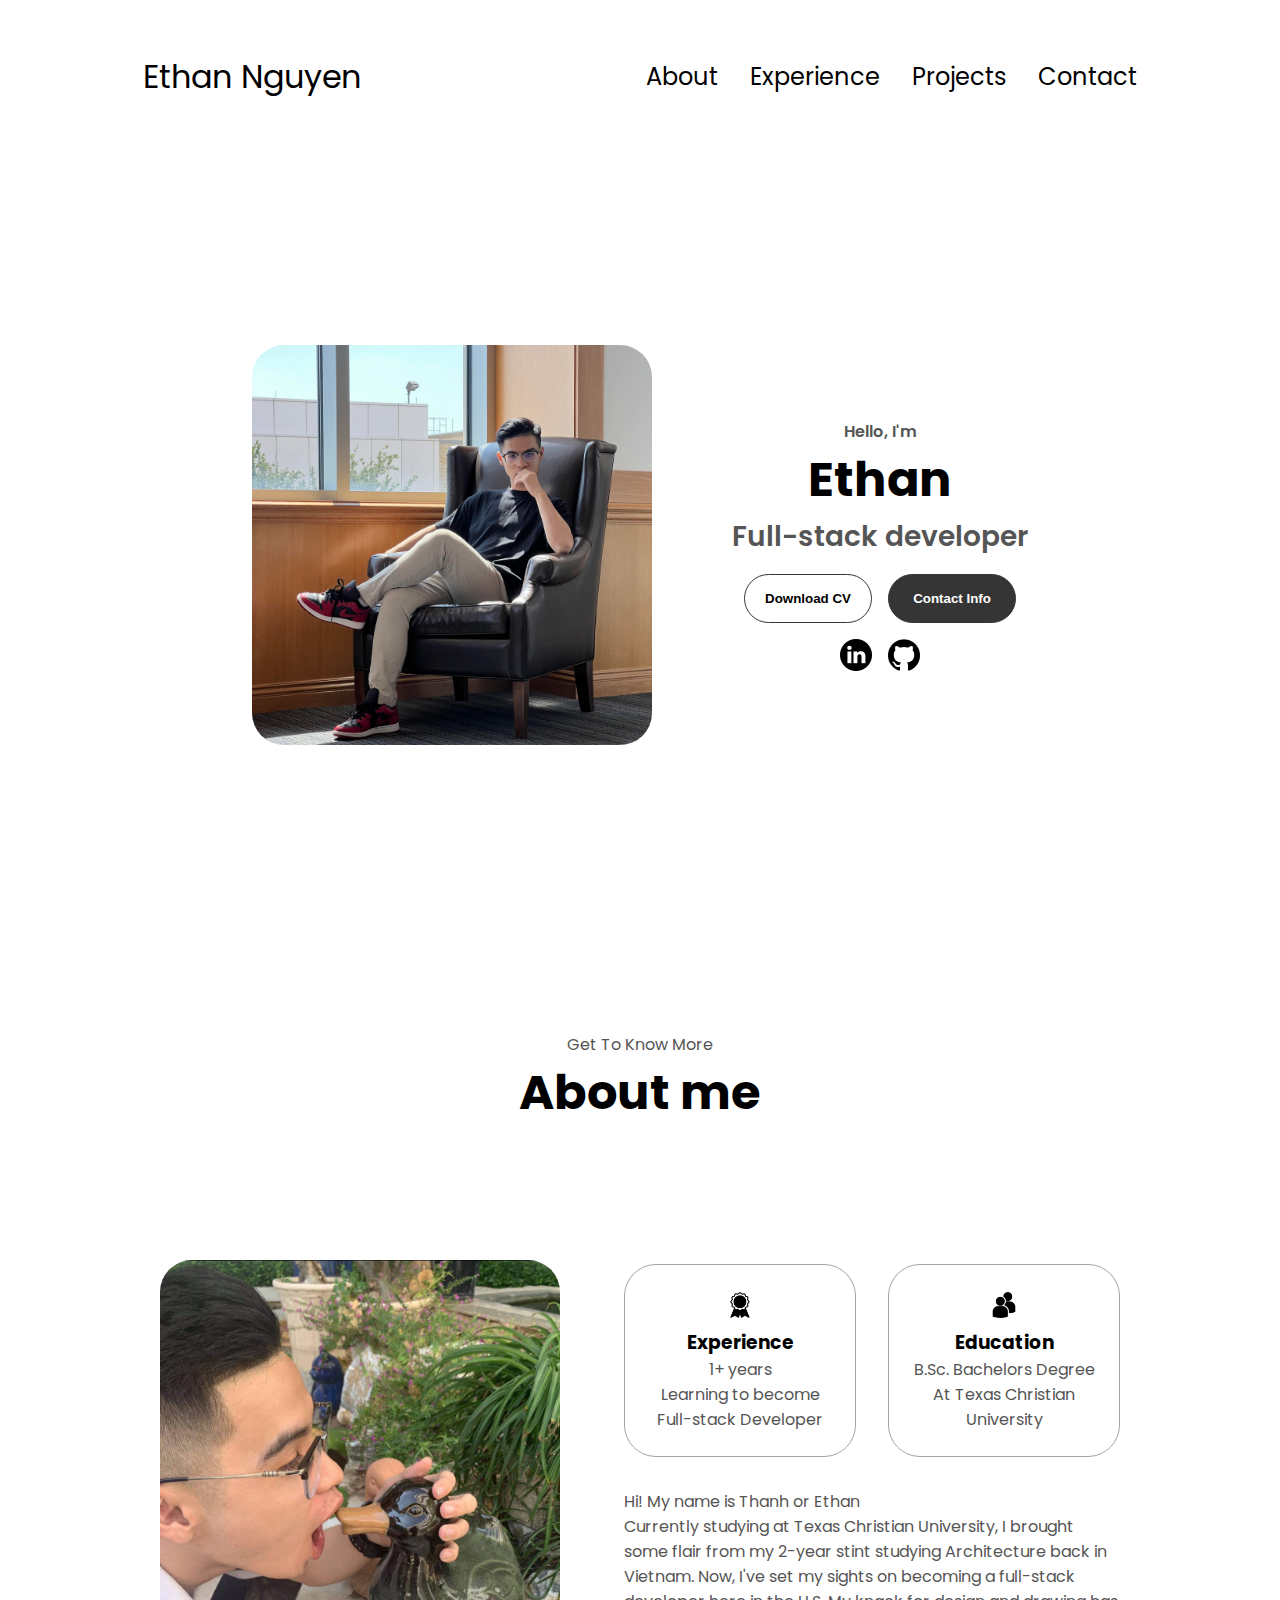
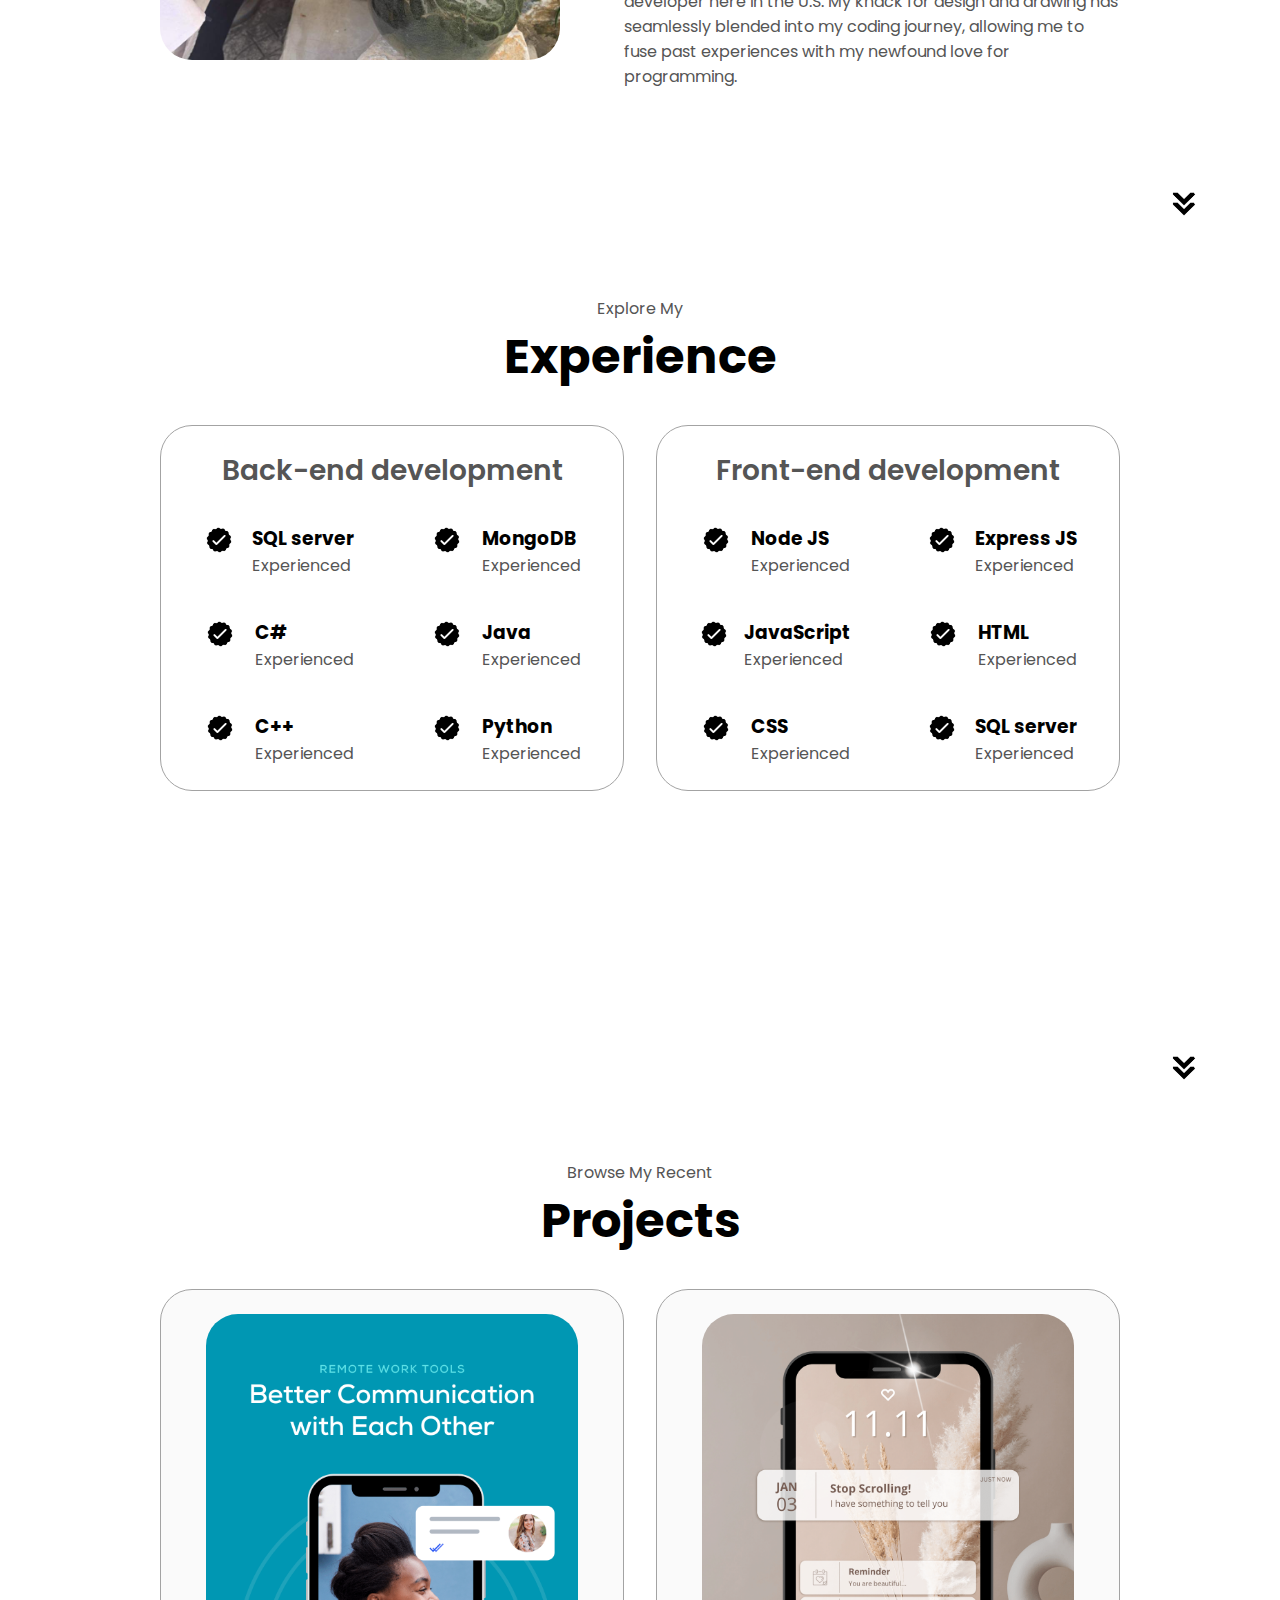
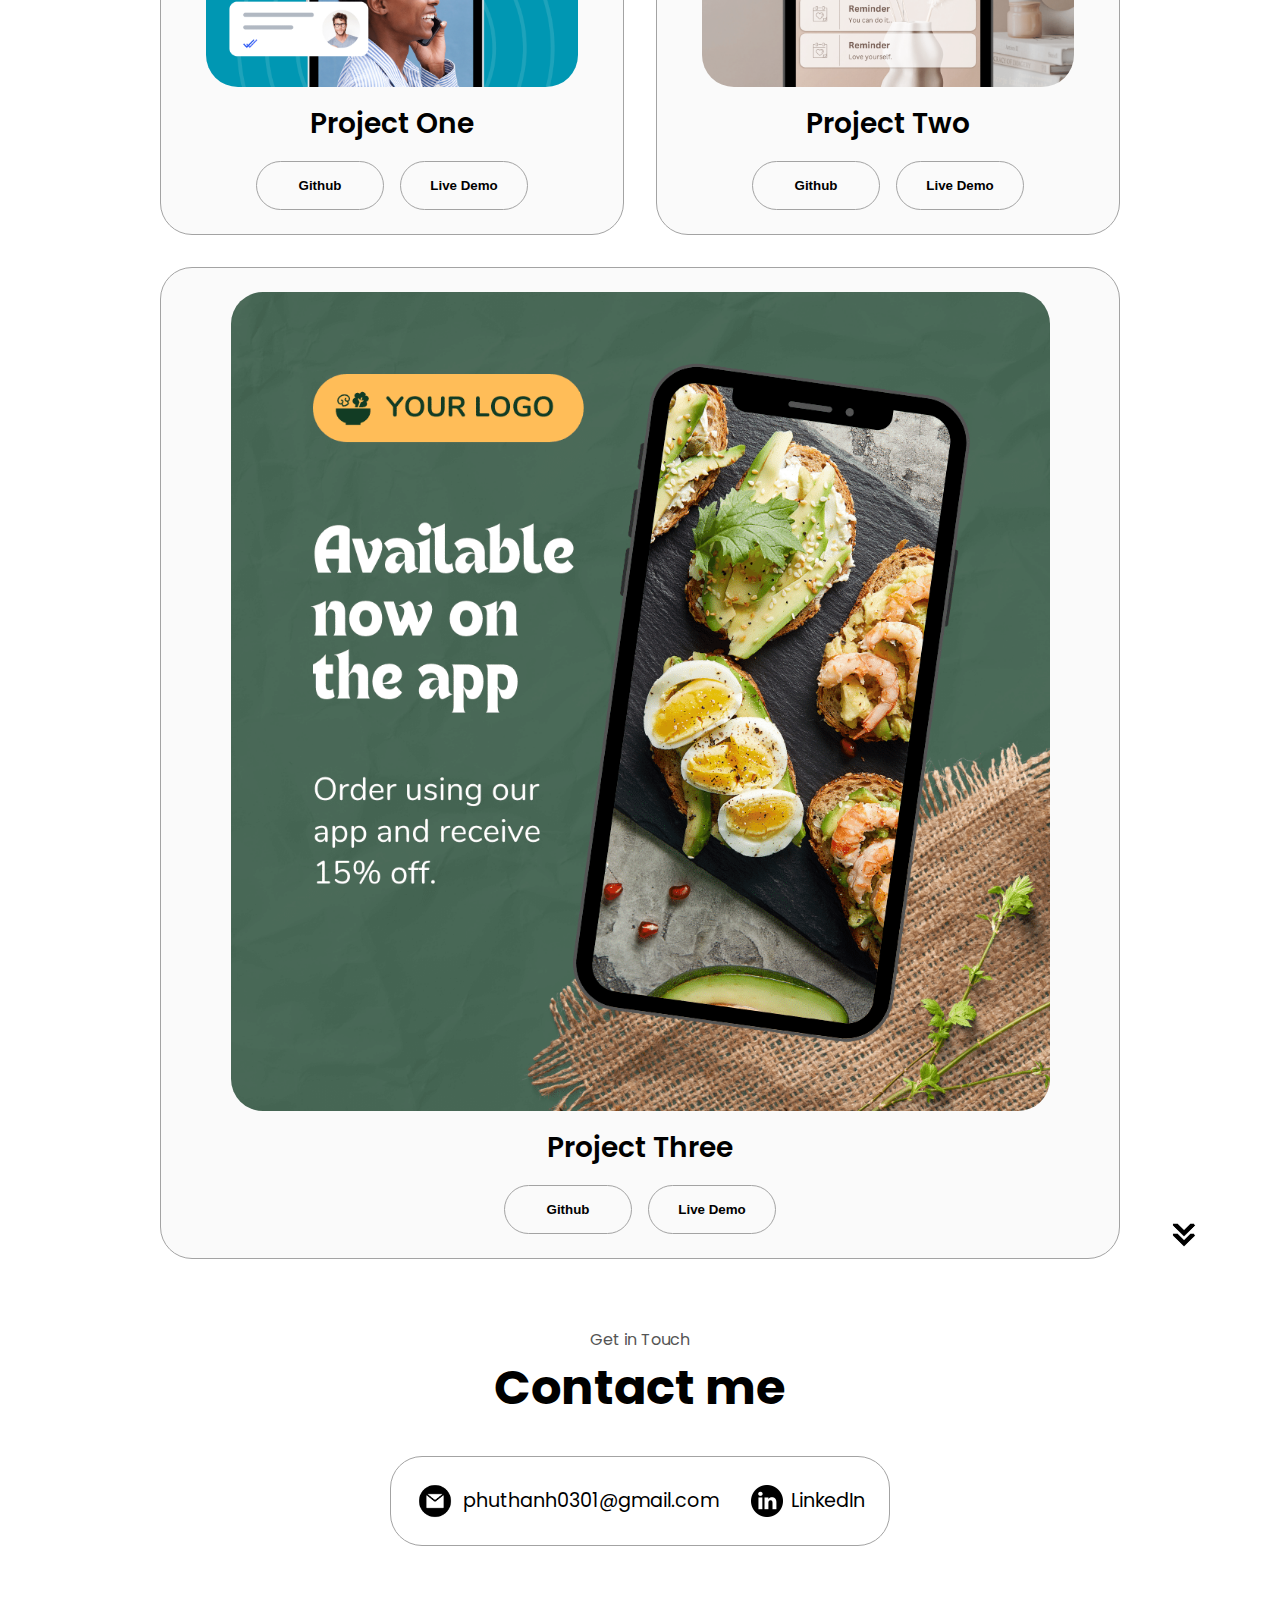
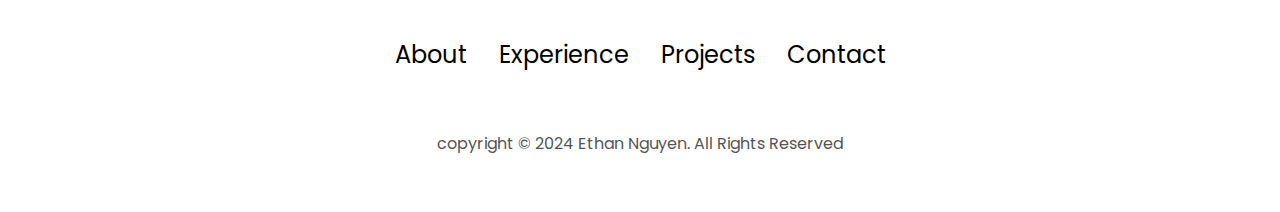
==== src/index.html @ 93308c19 "name changed" ====
<!DOCTYPE html>
<html lang="en">
<head>
    <meta charset="UTF-8">
    <meta name="viewport" content="width=device-width, initial-scale=1.0">
    <title>Ethan World</title>
    <link rel="stylesheet" href="des.css">
    <link rel="stylesheet" href="mediaqueries.css">
</head>
<body>
    <nav id="desktop-nav">
        <div class="logo">Ethan Nguyen</div>
        <div>
            <ul class="nav-links">
                <li><a href="#about">About</a></li>
                <li><a href="#experience">Experience</a></li>
                <li><a href="#projects">Projects</a></li>
                <li><a href="#contact">Contact</a></li>
            </ul>
        </div>
    </nav>
    <nav id="hamburger-nav">
        <div class="logo">Ethan Nguyen</div>
        <div class="hamburger-menu">
            <div class="hamburger-icon" onclick="toggleMenu()">
                <span></span>
                <span></span>
                <span></span>
            </div>
            <div class="menu-links">
                <li><a href="#about" onclick="toggleMenu()">About</a></li>
                <li><a href="#experience" onclick="toggleMenu()">Experience</a></li>
                <li><a href="#projects" onclick="toggleMenu()">Projects</a></li>
                <li><a href="#contact" onclick="toggleMenu()">Contact</a></li>
            </div>
        </div>
    </nav>
    <section id="profile">
        <div class="section__pic-container">
            <img src="./assets/ethancool.jpg" alt="profile pic" class="about-pic">
        </div>
        <div class="section__text">
            <p class="section__text__p1">Hello, I'm</p>
            <h1 class="title">Ethan</h1>
            <p class="section__text__p2">Full-stack developer</p>
            <div class="btn-container">
                <button class="btn btn-color-2" onclick="window.open('./assets/Resume_Ethan Nguyen.pdf')">Download CV</button>
                <button class="btn btn-color-1" onclick="location.href='#contact'">Contact Info</button>
            </div>
            <div id="socials-container">
                <img src="./assets/linkedin.png" alt="My LinkedIn profile"
                class="icon" onclick="location.href='https://www.linkedin.com/in/ethan-nguyen-1213231b3/'">
                <img src="./assets/github.png" alt="My Github profile"
                class="icon" onclick="location.href='https://github.com/phuthanh03012003'">
            </div>
        </div>
    </section>
    <section id="about">
        <p class="section__text__p1">Get To Know More</p>
        <h1 class="title">About me</h1>
        <div class="section-container">
            <div class="section__pic-container">
                <img src="./assets/avatar.jpg" alt="Profile picture " class="about-pic">
            </div>
            <div class="about-details-container">
                <div class="about-containers">
                    <div class="details-container">
                        <img src="./assets/experience.png" alt="Experience icon" class="icon">
                        <h3>Experience</h3>
                        <p>1+ years<br>Learning to become Full-stack Developer</p>
                    </div>
                    <div class="details-container">
                        <img src="./assets/education.png" alt="Education icon" class="icon">
                        <h3>Education</h3>
                        <p>B.Sc. Bachelors Degree<br>At Texas Christian University</p>
                    </div>
                </div>
                <div class="text-container">
                    <p>Hi! My name is Thanh or Ethan<br>
                    Currently studying at Texas Christian University, I brought some flair from my 2-year stint studying Architecture back in Vietnam. Now, I've set my sights on becoming a full-stack developer here in the U.S. My knack for design and drawing has seamlessly blended into my coding journey, allowing me to fuse past experiences with my newfound love for programming.
                    </p>
                </div>
            </div>
        </div>
        <img src="./assets/arrow.png" 
        alt="Arrow icon" 
        class="icon arrow" onclick="location.href='#experience'">
        
    </section>
    <section id="experience">
        <p class="section__text__p1">Explore My</p>
        <h1 class="title">Experience</h1>
        <div class="experience-details-container">
            <div class="about-containers">
                <div class="details-container">
                    <h2 class="experience-sub-title"> Back-end development</h2>
                    <div class="article-container">
                        <article>
                            <img src="./assets/checkmark.png" alt="experience icon" class="icon">
                            <div>
                                <h3>SQL server</h3>
                                <p>Experienced</p>
                            </div>
                        </article>
                        <article>
                            <img src="./assets/checkmark.png" alt="experience icon" class="icon">
                            <div>
                                <h3>MongoDB</h3>
                                <p>Experienced</p>
                            </div>
                        </article>
                        <article>
                            <img src="./assets/checkmark.png" alt="experience icon" class="icon">
                            <div>
                                <h3>C#</h3>
                                <p>Experienced</p>
                            </div>
                        </article>
                        <article>
                            <img src="./assets/checkmark.png" alt="experience icon" class="icon">
                            <div>
                                <h3>Java</h3>
                                <p>Experienced</p>
                            </div>
                        </article>
                        <article>
                            <img src="./assets/checkmark.png" alt="experience icon" class="icon">
                            <div>
                                <h3>C++</h3>
                                <p>Experienced</p>
                            </div>
                        </article>
                        <article>
                            <img src="./assets/checkmark.png" alt="experience icon" class="icon">
                            <div>
                                <h3>Python</h3>
                                <p>Experienced</p>
                            </div>
                        </article>
                    </div>
                </div>
                <div class="details-container">
                    <h2 class="experience-sub-title"> Front-end development</h2>
                    <div class="article-container">                        
                        <article>
                            <img src="./assets/checkmark.png" alt="experience icon" class="icon">
                            <div>
                                <h3>Node JS</h3>
                                <p>Experienced</p>
                            </div>
                        </article>
                        <article>
                            <img src="./assets/checkmark.png" alt="experience icon" class="icon">
                            <div>
                                <h3>Express JS</h3>
                                <p>Experienced</p>
                            </div>
                        </article>
                        <article>
                            <img src="./assets/checkmark.png" alt="experience icon" class="icon">
                            <div>
                                <h3>JavaScript</h3>
                                <p>Experienced</p>
                            </div>
                        </article>
                        <article>
                            <img src="./assets/checkmark.png" alt="experience icon" class="icon">
                            <div>
                                <h3>HTML</h3>
                                <p>Experienced</p>
                            </div>
                        </article>
                        <article>
                            <img src="./assets/checkmark.png" alt="experience icon" class="icon">
                            <div>
                                <h3>CSS</h3>
                                <p>Experienced</p>
                            </div>
                        </article>
                        <article>
                            <img src="./assets/checkmark.png" alt="experience icon" class="icon">
                            <div>
                                <h3>SQL server</h3>
                                <p>Experienced</p>
                            </div>
                        </article>
                    </div>
                </div>
            </div>
        </div>
        <img src="./assets/arrow.png" 
        alt="Arrow icon" 
        class="icon arrow" onclick="location.href='#projects'">
    </section>
    <section id="projects">
        <p class="section__text__p1">Browse My Recent</p>
        <h1 class="title">Projects</h1>
        <div class="experience-details-container">
            <div class="about-containers">
            <div class="details-container color-container">
                <div class="article-container">
                    <img src="./assets/project-1.png" alt="project-1" class="project-img">
                </div>
                <h2 class="experience-sub-title project-title">Project One</h2>
                <div class="btn-container">
                    <button class="btn btn-color-2 project-btn" onclick="location.href='https://github.com'">Github</button>
                    <button class="btn btn-color-2 project-btn" onclick="location.href='https://github.com'">Live Demo</button>
                </div>
            </div>
            <div class="details-container color-container">
                <div class="article-container">
                    <img src="./assets/project-2.png" alt="project-2" class="project-img">
                </div>
                <h2 class="experience-sub-title project-title">Project Two</h2>
                <div class="btn-container">
                    <button class="btn btn-color-2 project-btn" onclick="location.href='https://github.com'">Github</button>
                    <button class="btn btn-color-2 project-btn" onclick="location.href='https://github.com'">Live Demo</button>
                </div>
            </div>
            <div class="details-container color-container">
                <div class="article-container">
                    <img src="./assets/project-3.png" alt="project-3" class="project-img">
                </div>
                <h2 class="experience-sub-title project-title">Project Three</h2>
                <div class="btn-container">
                    <button class="btn btn-color-2 project-btn" onclick="location.href='https://github.com'">Github</button>
                    <button class="btn btn-color-2 project-btn" onclick="location.href='https://github.com'">Live Demo</button>
                </div>
            </div>
        </div>
        </div>
        <img src="./assets/arrow.png" 
        alt="Arrow icon" 
        class="icon arrow" onclick="location.href='#contact'">
    </section>
    <section id="contact">
        <p class="section__text__p1">Get in Touch</p>
        <h1 class="title">Contact me</h1>
        <div class="contact-info-upper-container">
            <div class="contact-info-container">
                <img src="./assets/email.png" alt="email icon" class="icon contact-icon email-icon">
                <p><a href="mailto:phuthanh0301@gmail.com">phuthanh0301@gmail.com</a></p>
            </div>
            <div class="contact-info-container">
                <img src="./assets/linkedin.png" alt="linkedin icon" class="icon contact-icon">
                <p><a href="https://www.linkedin.com/in/ethan-nguyen-1213231b3/">LinkedIn</a></p>
            </div>
        </div>
    </section>
    <footer>
        <nav>
            <div class="nav-links-container">
                <ul class="nav-links">
                    <li><a href="#about">About</a></li>
                    <li><a href="#experience">Experience</a></li>
                    <li><a href="#projects">Projects</a></li>
                    <li><a href="#contact">Contact</a></li>
                </ul>
            </div>
        </nav>
        <p>copyright &#169; 2024 Ethan Nguyen. All Rights Reserved</p>
    </footer>
    <script src="scriptU.js"></script>
</body>
</html>
---- src/des.css ----
@import url('https://fonts.googleapis.com/css2?family=Poppins:ital,wght@0,100;0,200;0,300;0,400;0,500;0,600;0,700;0,800;0,900;1,100;1,200;1,300;1,400;1,500;1,600;1,700;1,800;1,900&display=swap');


*{
    margin: 0;
    padding: 0;
}

body{
    font-family:"poppins",sans-serif ;
}

html{
    scroll-behavior: smooth;
}

p{
    color: rgb(85,85,85);
}

a,.btn{
    transition: all 300ms ease;
}

nav, 
.nav-links{
    display: flex;
}

nav{
    justify-content: space-around;
    align-items: center;
    height:17vh;

}

.nav-links{
    gap: 2rem;
    list-style: none;
    font-size: 1.5rem;
}

a{
    color: black;
    text-decoration: none;
    text-decoration-color: white;
}

a:hover{
    color: grey;
    text-decoration: underline;
    text-underline-offset: 1rem;
    text-decoration-color:rgb(81,81,81) ;
}

.logo{
    font-size: 2rem;
}

.logo:hover{
    cursor: default;
}
/*hamburger menu*/
#hamburger-nav {
  display: none;
}
  
.hamburger-menu {
  position: relative;
  display: inline-block;
}
  
.hamburger-icon {
  display: flex;
  flex-direction: column;
  justify-content: space-between;
  height: 24px;
  width: 30px;
  cursor: pointer;
}
  
.hamburger-icon span {
  width: 100%;
  height: 2px;
  background-color: black;
  transition: all 0.3 ease-in-out;
}
  
.menu-links {
  position: absolute;
  top: 100%;
  right: 0;
  background-color: white;
  width: fit-content;
  max-height: 0;
  overflow: hidden;
  transition: all 0.3 ease-in-out;
}
  
.menu-links a {
  display: block;
  padding: 10px;
  text-align: center;
  font-size: 1.5rem;
  color: black;
  text-decoration: none;
  transition: all 0.3 ease-in-out;
}
  
.menu-links li {
  list-style: none;
}
  
.menu-links.open {
  max-height: 300px;
}
  
.hamburger-icon.open span:first-child {
  transform: rotate(45deg) translate(10px, 5px);
}
  
.hamburger-icon.open span:nth-child(2) {
  opacity: 0;
}
  
.hamburger-icon.open span:last-child {
  transform: rotate(-45deg) translate(10px, -5px);
}
  
.hamburger-icon span:first-child {
  transform: none;
}
  
.hamburger-icon span:first-child {
  opacity: 1;
}
  
.hamburger-icon span:first-child {
  transform: none;
}

/* Sections */

section {
  padding-top: 4vh;
  height: 96vh;
  margin: 0 10rem;
  box-sizing: border-box;
  min-height: fit-content;
}

.section-container {
  display: flex;
}

/* PROFILE SECTION */

#profile {
  display: flex;
  justify-content: center;
  gap: 5rem;
  height: 80vh;
}

.section__pic-container {
  display: flex;
  height: 400px;
  width: 400px;
  margin: auto 0;
}

.section__text {
  align-self: center;
  text-align: center;
}

.section__text p {
  font-weight: 600;
}

.section__text__p1 {
  text-align: center;
}

.section__text__p2 {
  font-size: 1.75rem;
  margin-bottom: 1rem;
}

.title {
  font-size: 3rem;
  text-align: center;
}

#socials-container {
  display: flex;
  justify-content: center;
  margin-top: 1rem;
  gap: 1rem;
}

/* ICONS */

.icon {
  cursor: pointer;
  height: 2rem;
}

/* Button */
.btn-container{
  display: flex;
  justify-content: center;
  gap:1rem;
}

.btn{
  font-weight: 600;
  transition: all 300ms ease;
  padding: 1rem;
  width: 8rem;
  border-radius: 2rem;
}

.btn-color-1,.btn-color-2{
  border: rgb(53,53,53) 0.1rem solid;
  
}
 
.btn-color-1:hover,.btn-color-2:hover{
  cursor: pointer;
}

.btn-color-1,.btn-color-2:hover{
  background:rgb(53,53,53) ;
  color: white;
}

.btn-color-1:hover{
  background: rgb(0,0,0);
}

.btn-color-2{
  background: none;
}

.btn-color-2:hover{
  border: rgb(255,255,255) 0.1rem solid;
}

.btn-container{
  gap: 1rem;
}
/* About section */

#about{
  position: relative;
}

.about-containers{
  gap:2rem;
  margin-bottom: 2rem;
  margin-top: 2rem;
}

.about-details-container{
  justify-content: center;
  flex-direction: column;
}

.about-containers, 
.about-details-container{
  display: flex;
}

.about-pic{
  border-radius: 2rem;
}

.arrow{
  position: absolute;
  right:-5rem;
  bottom: 2.5rem;
}

.details-container{
  padding: 1.5rem;
  flex:1;
  background: white;
  border-radius: 2rem;
  border: rgb(53,53,53) 0.1rem solid;
  border-color: rgb(163,163,163);
  text-align: center;
}

.section-container{
  gap:4rem;
  height: 80%;
}

.section__pic-container{
  height: 400px;
  width: 400px;
  margin: auto 0;
}

/* Experience section */

#experience{
  position: relative;
}

.experience-sub-title{
  color: rgb(85,85,85);
  font-weight: 600;
  font-size: 1.75rem;
  margin-bottom: 2rem;
}

.experience-details-container{
  display: flex;
  justify-content: center;
  flex-direction: column;
}

.article-container{
  display: flex;
  text-align: initial;
  flex-wrap: wrap;
  flex-direction: row;
  gap:2.5rem;
  justify-content: space-around;
}

article{
  display: flex;
  width: 10rem;
  justify-content: space-around;
  gap: 0.5rem;
}

article .icon{
  cursor: default;
}

/* Project section */

#projects{
  position: relative;
}

.color-container{
  border-color: rgb(163,163,163);
  background: rgb(250,250,250);
}

.project-img{
  border-radius: 2rem;
  width: 90%;
  height: 90%;
}

.project-title{
  margin: 1rem;
  color: black;
}

.project-btn{
  color: black;
  border-color: rgb(163,163,163);
}

/* Contact */
#contact{
  display: flex;
  justify-content: center;
  flex-direction: column;
  height: 70vh;
}

.contact-info-upper-container{
  display: flex;
  justify-content: center;
  border-radius: 2rem;
  border: rgb(53,53,53) 0.1rem solid;
  border-color: rgb(163,163,163);
  background:(250,250,250);
  margin: 2rem auto;
  padding: 0.5rem;
}

.contact-info-container{
  display: flex;
  align-items: center;
  justify-content: center;
  gap:0.5rem;
  margin: 1rem;
}

.contact-info-container p{
  font-size: larger;
}

.contact-icon{
  cursor: default;
  height: 2rem;
}

.email-icon{
  height: 2.5rem;
}

/* Footer */

footer{
  height: 26vh;
  margin: 0 1rem;
}

footer p{
  text-align: center;
}
---- src/mediaqueries.css ----
@media screen and (max-width: 1400px) {
    #profile {
      height: 83vh;
      margin-bottom: 6rem;
    }
    .about-containers {
      flex-wrap: wrap;
    }
    #contact,
    #projects {
      height: fit-content;
    }
  }
  
  @media screen and (max-width: 1200px) {
    #desktop-nav {
      display: none;
    }
    #hamburger-nav {
      display: flex;
    }
    #experience,
    .experience-details-container {
      margin-top: 2rem;
    }
    #profile,
    .section-container {
      display: block;
    }
    .arrow {
      display: none;
    }
    section,
    .section-container {
      height: fit-content;
    }
    section {
      margin: 0 5%;
    }
    .section__pic-container {
      width: 275px;
      height: 275px;
      margin: 0 auto 2rem;
    }
    .about-containers {
      margin-top: 0;
    }
  }
  
  @media screen and (max-width: 600px) {
    #contact,
    footer {
      height: 40vh;
    }
    #profile {
      height: 83vh;
      margin-bottom: 0;
    }
    article {
      font-size: 1rem;
    }
    footer nav {
      height: fit-content;
      margin-bottom: 2rem;
    }
    .about-containers,
    .contact-info-upper-container,
    .btn-container {
      flex-wrap: wrap;
    }
    .contact-info-container {
      margin: 0;
    }
    .contact-info-container p,
    .nav-links li a {
      font-size: 1rem;
    }
    .experience-sub-title {
      font-size: 1.25rem;
    }
    .logo {
      font-size: 1.5rem;
    }
    .nav-links {
      flex-direction: column;
      gap: 0.5rem;
      text-align: center;
    }
    .section__pic-container {
      width: auto;
      height: 46vw;
      justify-content: center;
    }
    .section__text__p2 {
      font-size: 1.25rem;
    }
    .title {
      font-size: 2rem;
    }
    .text-container {
      text-align: justify;
    }
  }
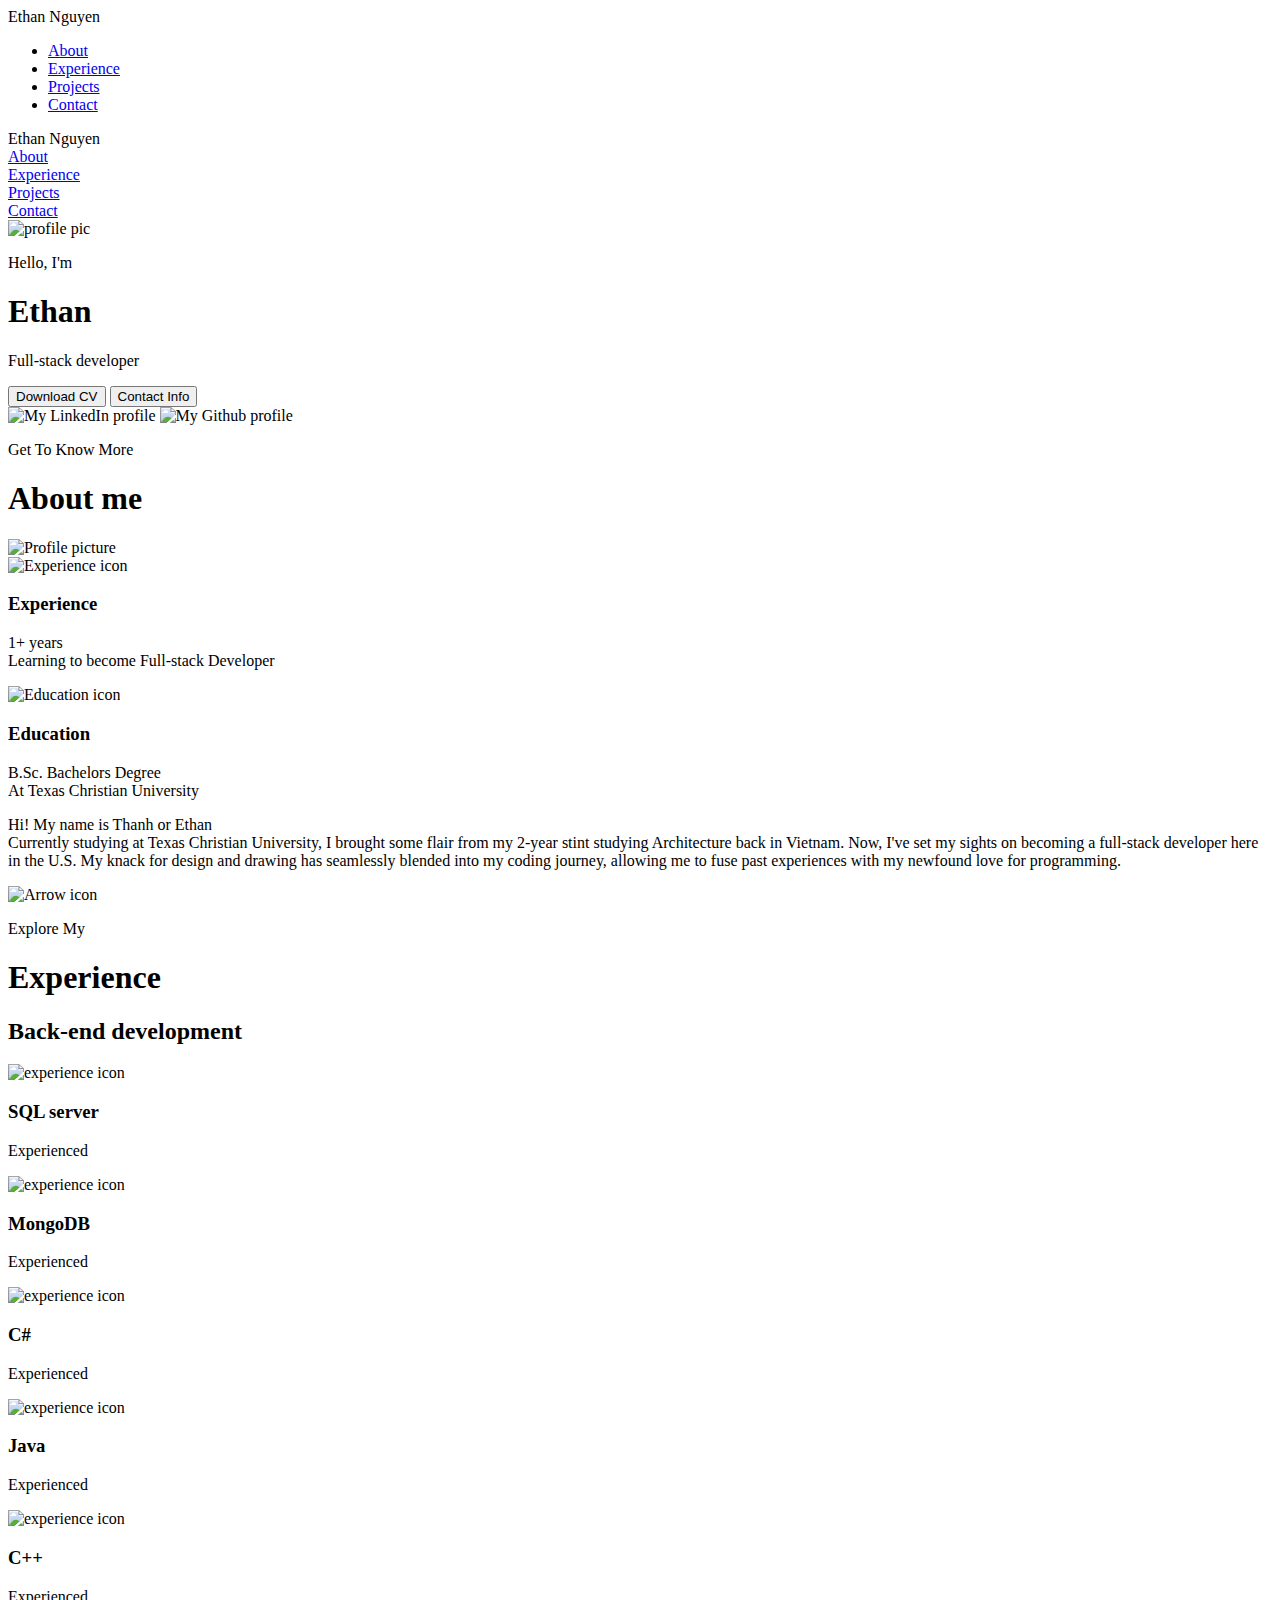
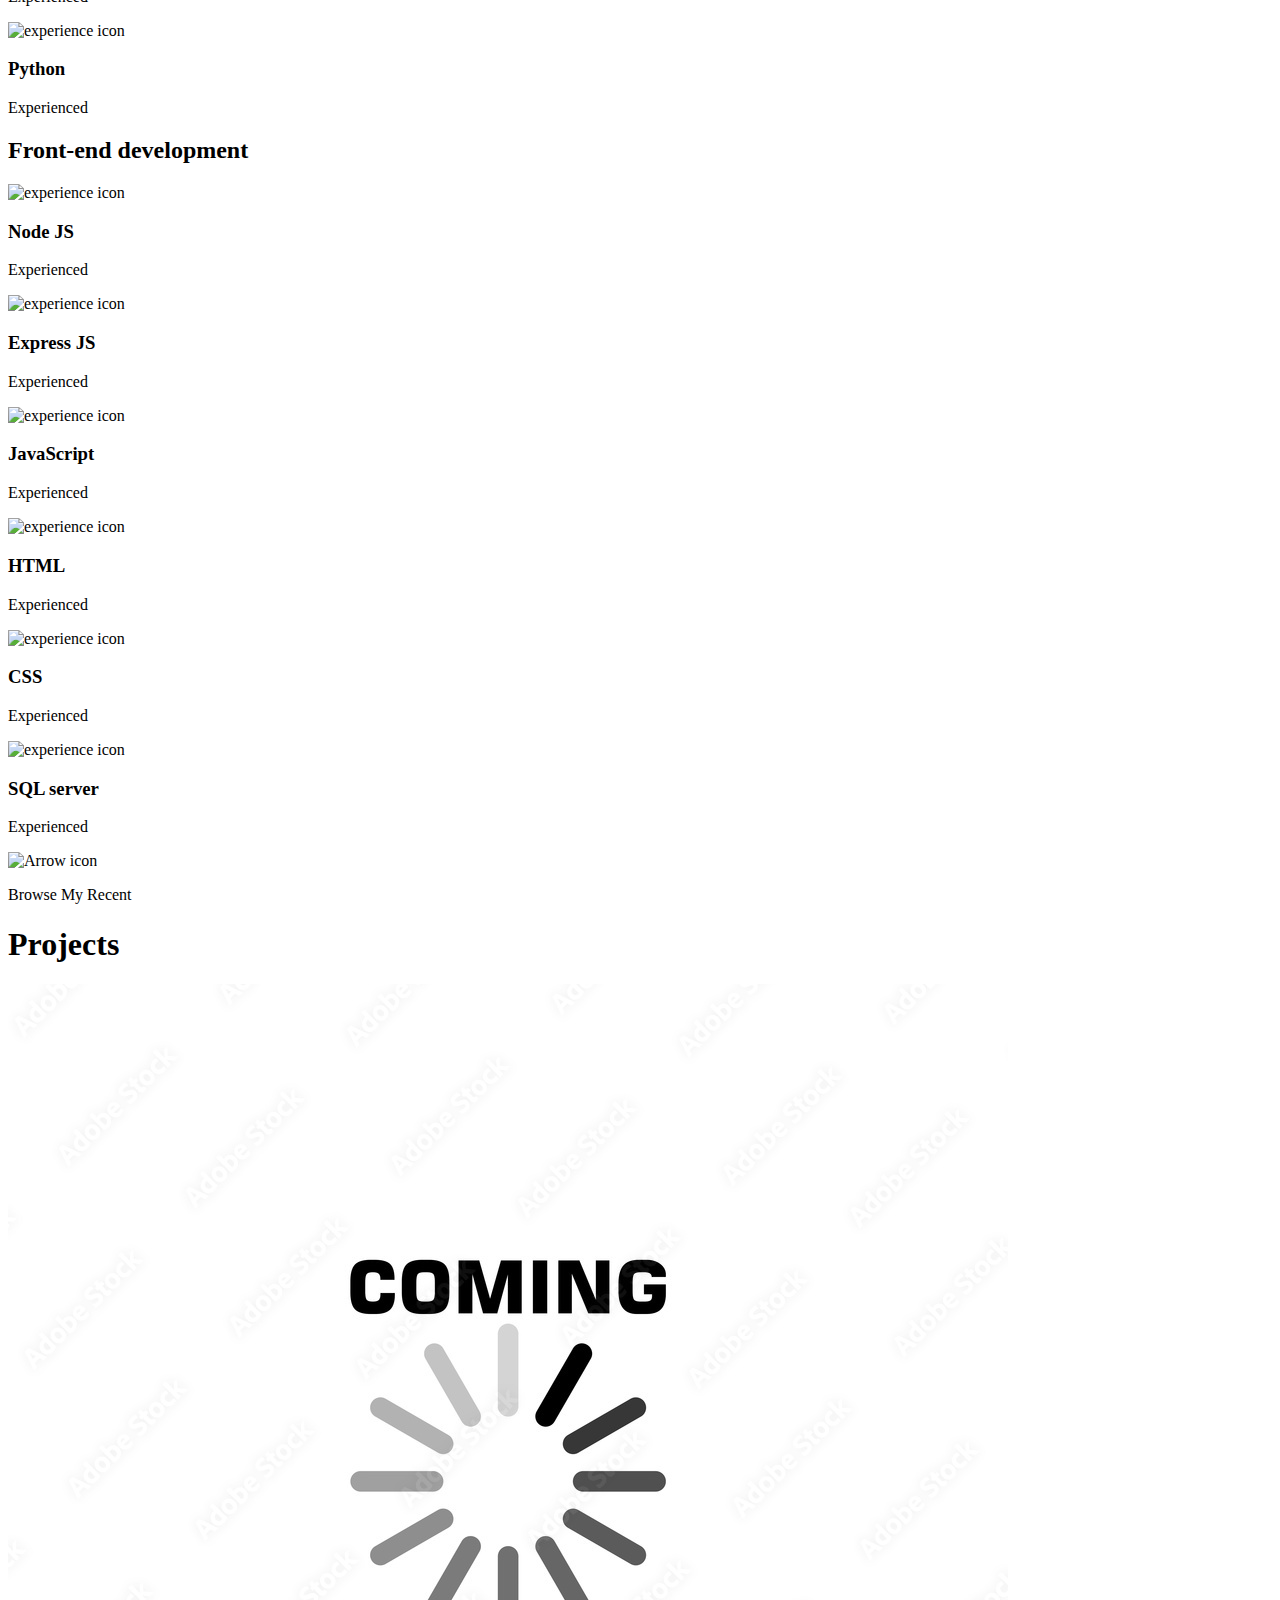
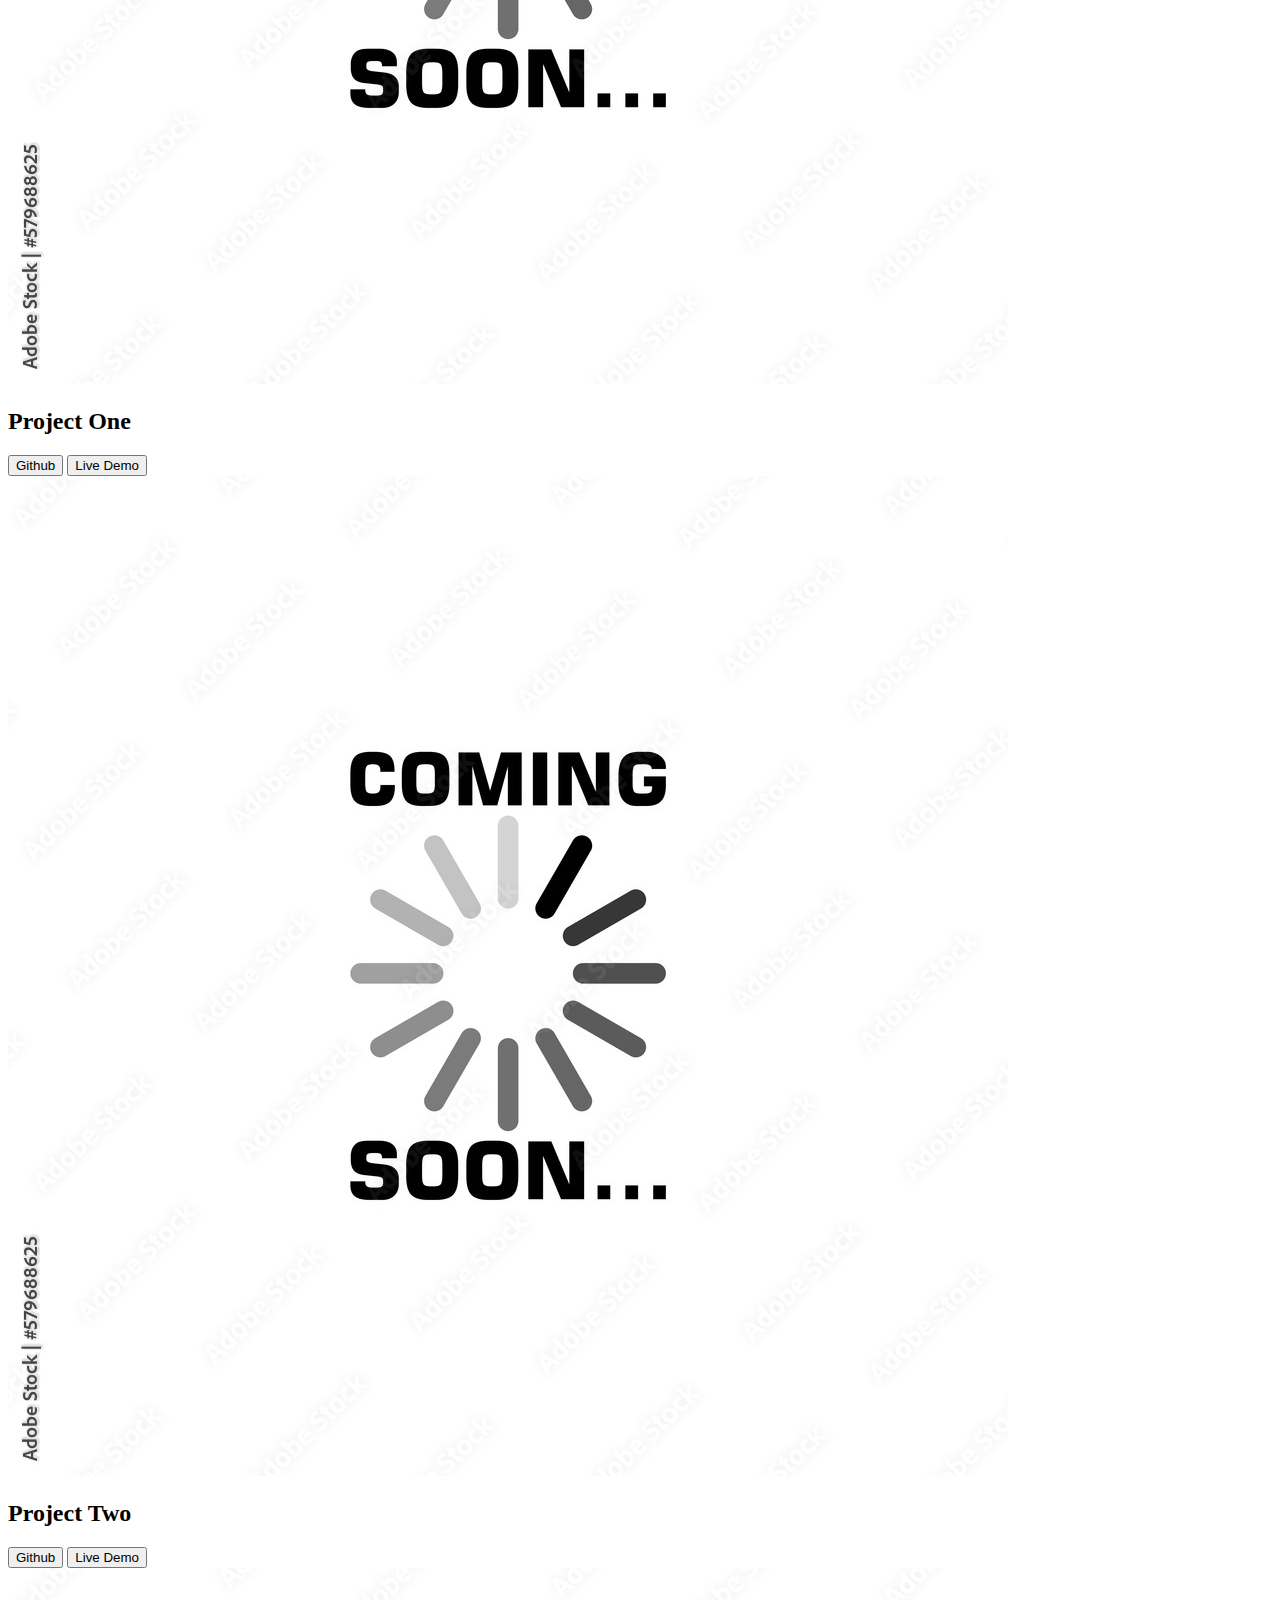
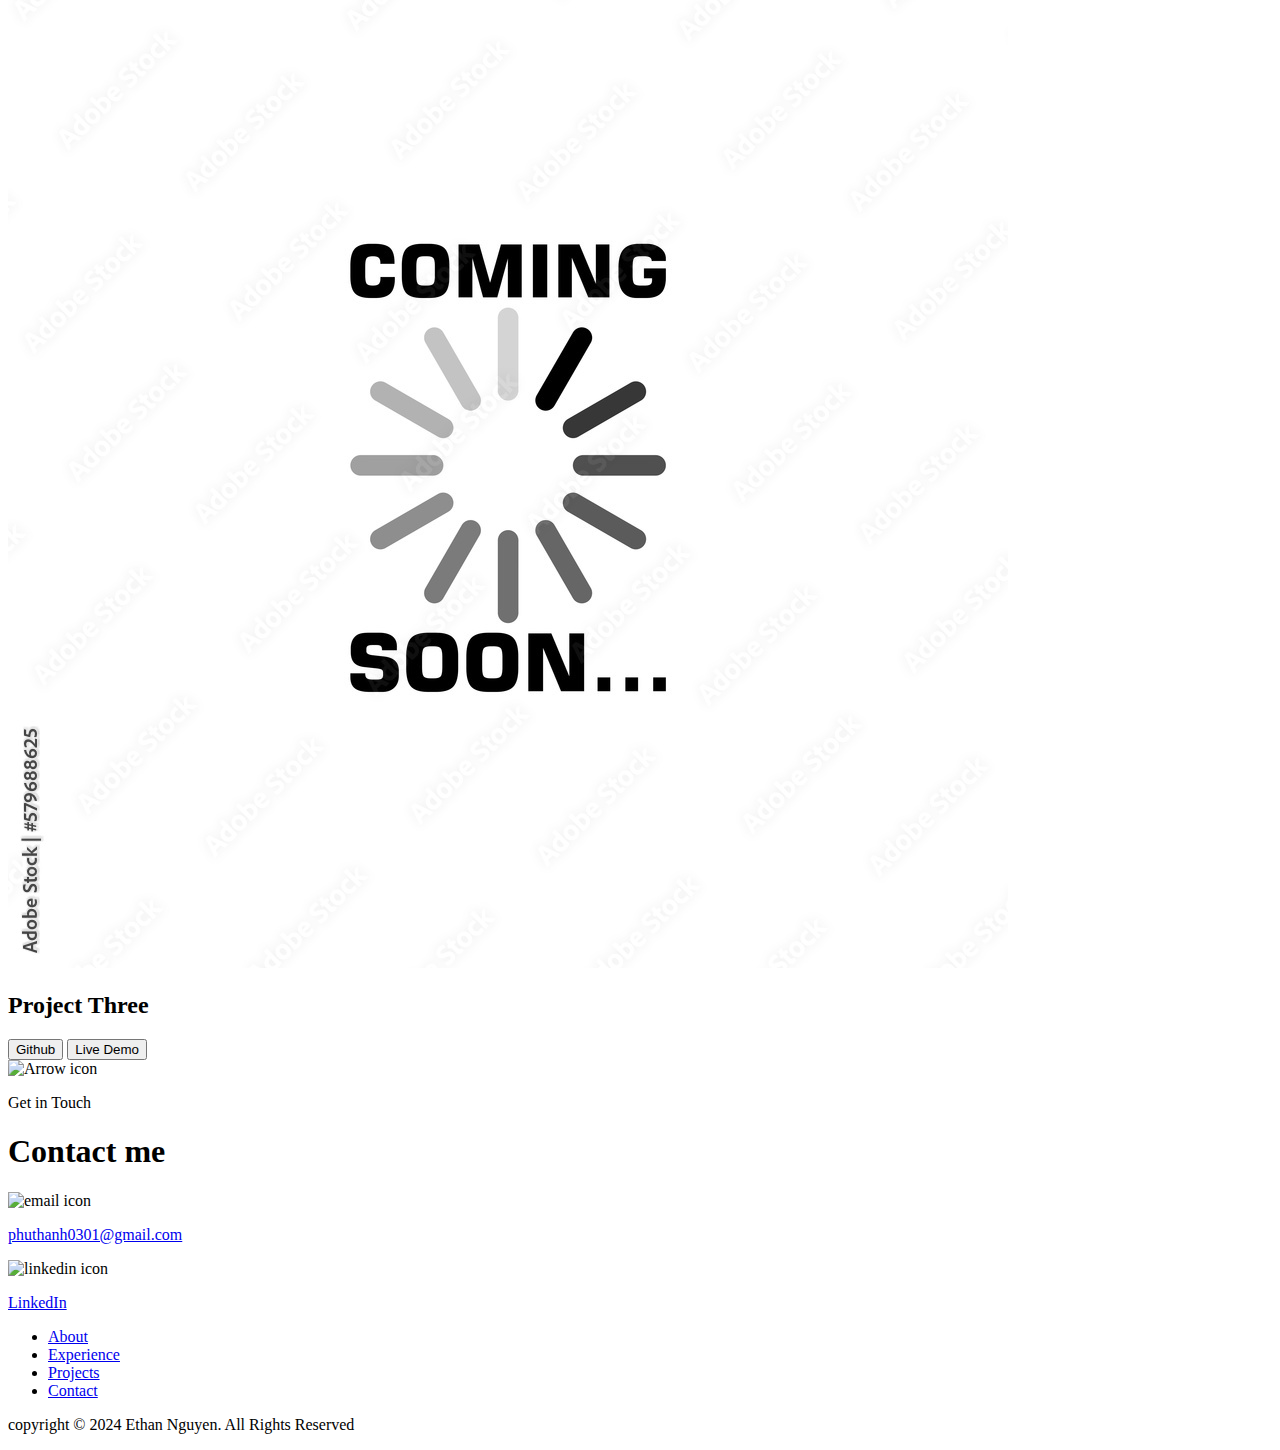
==== commit 81762d43: "update" ====
--- a/src/index.html
+++ b/src/index.html
@@ -199,7 +199,7 @@
             <div class="about-containers">
             <div class="details-container color-container">
                 <div class="article-container">
-                    <img src="./assets/project-1.png" alt="project-1" class="project-img">
+                    <img src="./assets/1000_F_579688625_xupcSLUlIlmZ90lQx4LrzYErRk0oNnOc.jpg" alt="project-1" class="project-img">
                 </div>
                 <h2 class="experience-sub-title project-title">Project One</h2>
                 <div class="btn-container">
@@ -209,7 +209,7 @@
             </div>
             <div class="details-container color-container">
                 <div class="article-container">
-                    <img src="./assets/project-2.png" alt="project-2" class="project-img">
+                    <img src="./assets/1000_F_579688625_xupcSLUlIlmZ90lQx4LrzYErRk0oNnOc.jpg" alt="project-2" class="project-img">
                 </div>
                 <h2 class="experience-sub-title project-title">Project Two</h2>
                 <div class="btn-container">
@@ -219,7 +219,7 @@
             </div>
             <div class="details-container color-container">
                 <div class="article-container">
-                    <img src="./assets/project-3.png" alt="project-3" class="project-img">
+                    <img src="./assets/1000_F_579688625_xupcSLUlIlmZ90lQx4LrzYErRk0oNnOc.jpg" alt="project-3" class="project-img">
                 </div>
                 <h2 class="experience-sub-title project-title">Project Three</h2>
                 <div class="btn-container">
